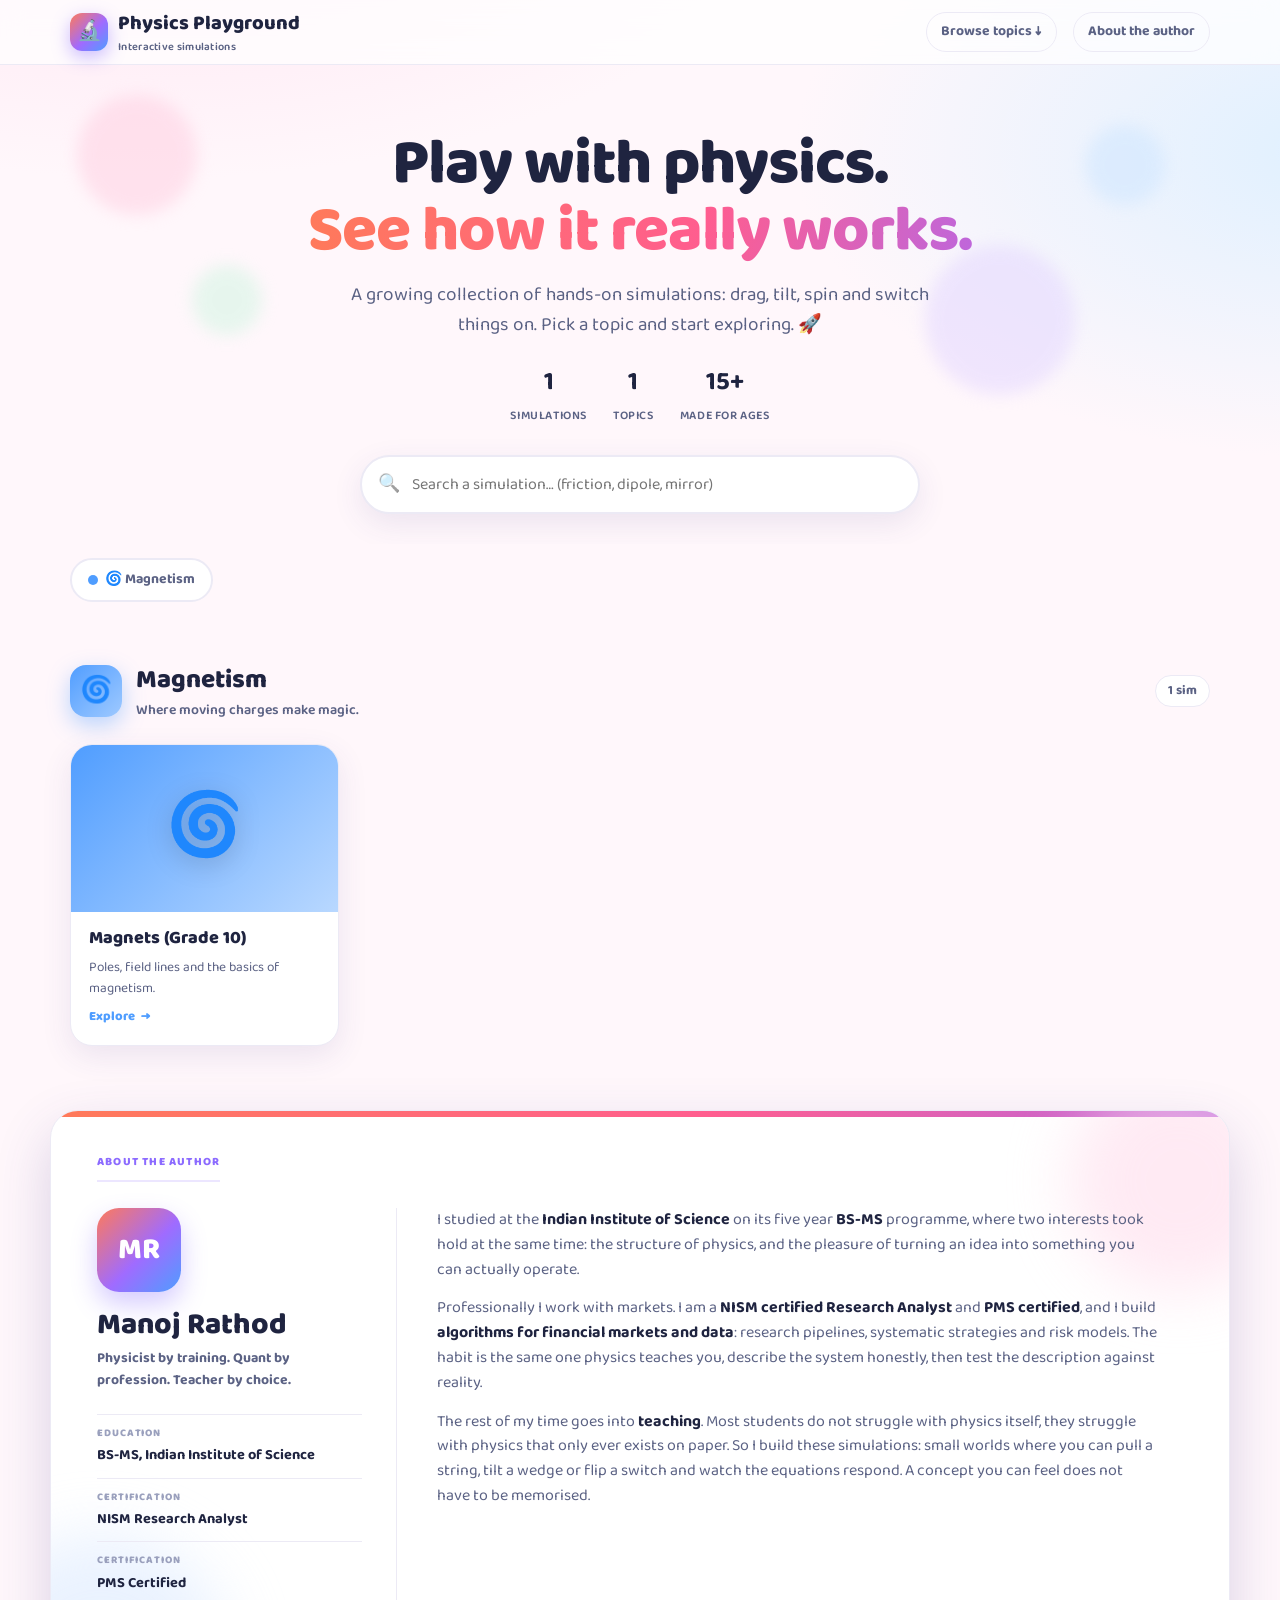
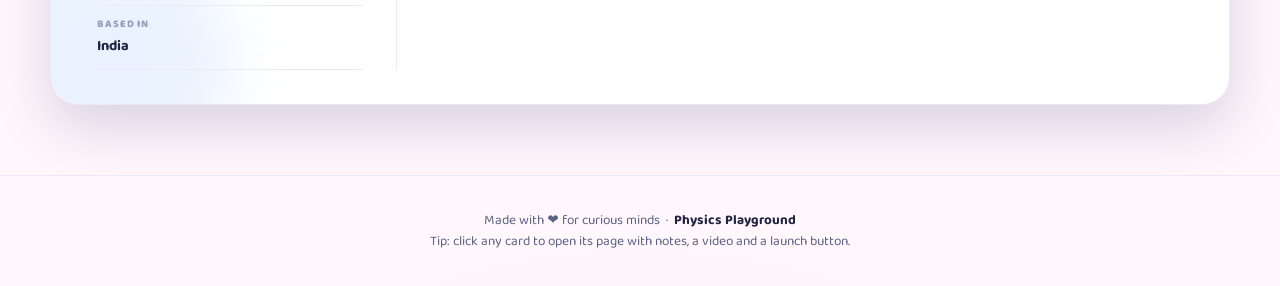
==== website_for_simualtions/index.html @ c89f58a5 "Physics Playground: site with the Magnets (Grade 10) simulation Static hub that lists simulations by" ====
<!DOCTYPE html>
<html lang="en">
<head>
  <meta charset="UTF-8" />
  <meta name="viewport" content="width=device-width, initial-scale=1.0" />
  <title>Physics Playground | Interactive Simulations</title>
  <meta name="description" content="A colorful collection of interactive physics simulations, organized by topic. Explore, play and understand." />
  <link rel="preconnect" href="https://fonts.googleapis.com" />
  <link rel="preconnect" href="https://fonts.gstatic.com" crossorigin />
  <link href="https://fonts.googleapis.com/css2?family=Baloo+2:wght@500;600;700;800&display=swap" rel="stylesheet" />
  <link rel="stylesheet" href="assets/css/style.css" />
  <link rel="icon" href="data:image/svg+xml,<svg xmlns='http://www.w3.org/2000/svg' viewBox='0 0 100 100'><text y='.9em' font-size='90'>🔬</text></svg>" />
</head>
<body>

  <!-- Top bar -->
  <header class="topbar">
    <div class="wrap">
      <a class="brand" href="index.html">
        <span class="logo">🔬</span>
        <span>Physics Playground<small>Interactive simulations</small></span>
      </a>
      <span class="spacer"></span>
      <a class="ghost-btn hide-sm" href="#topics">Browse topics ↓</a>
      <a class="ghost-btn" href="#about">About the author</a>
    </div>
  </header>

  <!-- Hero -->
  <section class="hero">
    <span class="blob b1"></span><span class="blob b2"></span>
    <span class="blob b3"></span><span class="blob b4"></span>
    <div class="wrap">
      <h1>Play with physics.<br /><span class="grad">See how it really works.</span></h1>
      <p class="sub">A growing collection of hands-on simulations: drag, tilt, spin and switch things on.
        Pick a topic and start exploring. 🚀</p>

      <div class="stats">
        <div><b id="stat-sims">0</b><span>Simulations</span></div>
        <div><b id="stat-topics">0</b><span>Topics</span></div>
        <div><b>15+</b><span>Made for ages</span></div>
      </div>

      <div class="searchbar">
        <span class="ico">🔍</span>
        <input id="search" type="search" placeholder="Search a simulation… (friction, dipole, mirror)" autocomplete="off" />
      </div>
    </div>
  </section>

  <!-- Topic chip nav -->
  <nav class="chips" id="topics">
    <div class="wrap"><div class="row" id="chip-row"></div></div>
  </nav>

  <!-- Sections render here -->
  <main class="wrap" id="sections"></main>
  <p class="no-results" id="no-results">No simulations match that search. Try another word 🤔</p>

  <!-- ======================= About the author ======================= -->
  <section class="about-wrap wrap" id="about">
    <div class="about-card reveal">
      <span class="a-blob ab1"></span><span class="a-blob ab2"></span>

      <span class="eyebrow">About the author</span>

      <div class="about-grid">

        <!-- Left column: identity card -->
        <aside class="id-col">
          <div class="avatar">MR</div>
          <h2>Manoj Rathod</h2>
          <p class="role">Physicist by training. Quant by profession. Teacher by choice.</p>
          <ul class="id-list">
            <li><span>Education</span><b>BS-MS, Indian Institute of Science</b></li>
            <li><span>Certification</span><b>NISM Research Analyst</b></li>
            <li><span>Certification</span><b>PMS Certified</b></li>
            <li><span>Based in</span><b>India</b></li>
          </ul>
        </aside>

        <!-- Right column: the story -->
        <div class="bio-col">
          <p class="about-bio">
            I studied at the <b>Indian Institute of Science</b> on its five year <b>BS-MS</b>
            programme, where two interests took hold at the same time: the structure of physics,
            and the pleasure of turning an idea into something you can actually operate.
          </p>
          <p class="about-bio">
            Professionally I work with markets. I am a <b>NISM certified Research Analyst</b> and
            <b>PMS certified</b>, and I build <b>algorithms for financial markets and data</b>:
            research pipelines, systematic strategies and risk models. The habit is the same one
            physics teaches you, describe the system honestly, then test the description against
            reality.
          </p>
          <p class="about-bio">
            The rest of my time goes into <b>teaching</b>. Most students do not struggle with
            physics itself, they struggle with physics that only ever exists on paper. So I build
            these simulations: small worlds where you can pull a string, tilt a wedge or flip a
            switch and watch the equations respond. A concept you can feel does not have to be
            memorised.
          </p>
        </div>
      </div>
    </div>
  </section>

  <footer class="footer">
    <div class="wrap">
      Made with ❤️ for curious minds &nbsp;·&nbsp; <b>Physics Playground</b><br />
      Tip: click any card to open its page with notes, a video and a launch button.
    </div>
  </footer>

  <script src="data/simulations.js"></script>
  <script src="assets/js/home.js"></script>
</body>
</html>
---- website_for_simualtions/assets/css/style.css ----
/* =========================================================================
   Physics Playground: playful, colorful, clutter-free theme
   ========================================================================= */

:root {
  --bg:        #fff7fb;
  --bg-2:      #eef4ff;
  --ink:       #1f2440;
  --ink-soft:  #5b6284;
  --card:      #ffffff;
  --line:      #eceaf5;
  --shadow:    0 10px 30px rgba(70, 60, 140, .10);
  --shadow-lg: 0 22px 55px rgba(70, 60, 140, .20);
  --radius:    22px;
  --radius-sm: 14px;
  --maxw:      1180px;
  --font: "Baloo 2", "Segoe UI", ui-rounded, system-ui, -apple-system, sans-serif;
  /* topic accent, overridden inline per card/section */
  --accent:    #7c5cff;
}

* { box-sizing: border-box; margin: 0; padding: 0; }

html { scroll-behavior: smooth; }

body {
  font-family: var(--font);
  color: var(--ink);
  background:
    radial-gradient(1200px 600px at 12% -8%, #ffe3f1 0%, transparent 55%),
    radial-gradient(1000px 560px at 105% 8%, #dff0ff 0%, transparent 55%),
    radial-gradient(900px 700px at 50% 120%, #e9e2ff 0%, transparent 60%),
    var(--bg);
  min-height: 100vh;
  line-height: 1.55;
  -webkit-font-smoothing: antialiased;
  overflow-x: hidden;
}

a { color: inherit; text-decoration: none; }
img { max-width: 100%; display: block; }

.wrap { max-width: var(--maxw); margin: 0 auto; padding: 0 20px; }

/* ---------------------------- Top bar ---------------------------- */
.topbar {
  position: sticky; top: 0; z-index: 50;
  backdrop-filter: blur(12px);
  background: rgba(255,255,255,.72);
  border-bottom: 1px solid var(--line);
}
.topbar .wrap { display: flex; align-items: center; gap: 16px; height: 64px; }
.brand { display: flex; align-items: center; gap: 10px; font-weight: 800; font-size: 20px; }
.brand .logo {
  width: 38px; height: 38px; border-radius: 12px; display: grid; place-items: center;
  font-size: 20px; color: #fff;
  background: linear-gradient(135deg, #ff7a59, #a06bff 55%, #4f9dff);
  box-shadow: 0 6px 18px rgba(124,92,255,.4);
  animation: floaty 5s ease-in-out infinite;
}
.brand small { display:block; font-size: 11px; font-weight: 600; color: var(--ink-soft); letter-spacing:.3px; }
.topbar .spacer { flex: 1; }
.topbar .ghost-btn {
  font-weight: 700; font-size: 14px; color: var(--ink-soft);
  padding: 8px 14px; border-radius: 999px; border: 1px solid var(--line);
  transition: .2s; white-space: nowrap;
}
.topbar .ghost-btn:hover { color: var(--ink); border-color: #d9d4ee; background: #fff; }

/* ---------------------------- Hero ---------------------------- */
.hero { position: relative; padding: 66px 0 30px; text-align: center; overflow: hidden; }
.hero .wrap { position: relative; z-index: 2; }
.hero h1 {
  font-size: clamp(34px, 6vw, 64px); font-weight: 800; line-height: 1.05;
  letter-spacing: -1px;
}
.hero h1 .grad {
  background: linear-gradient(100deg, #ff7a59, #ff5d8f 30%, #a06bff 60%, #4f9dff);
  -webkit-background-clip: text; background-clip: text; color: transparent;
  background-size: 200% auto; animation: shimmer 6s linear infinite;
}
.hero p.sub { margin: 16px auto 0; max-width: 620px; font-size: clamp(15px,2.2vw,19px); color: var(--ink-soft); }

.hero .stats { display: flex; gap: 26px; justify-content: center; margin-top: 22px; flex-wrap: wrap; }
.hero .stats b { font-size: 26px; display: block; }
.hero .stats span { font-size: 12px; color: var(--ink-soft); font-weight: 600; text-transform: uppercase; letter-spacing: .6px; }

/* floating blobs */
.blob { position: absolute; border-radius: 50%; filter: blur(8px); opacity: .55; z-index: 1; pointer-events: none; }
.blob.b1 { width: 120px; height: 120px; left: 6%;  top: 30px;  background:#ffd0e2; animation: floaty 7s ease-in-out infinite; }
.blob.b2 { width: 80px;  height: 80px;  right: 9%; top: 60px;  background:#cfe6ff; animation: floaty 6s ease-in-out infinite reverse; }
.blob.b3 { width: 150px; height: 150px; right: 16%; top: 180px; background:#e4d7ff; animation: floaty 9s ease-in-out infinite; }
.blob.b4 { width: 70px;  height: 70px;  left: 15%; top: 200px; background:#d3f5e3; animation: floaty 8s ease-in-out infinite reverse; }

/* search */
.searchbar { margin: 28px auto 0; max-width: 560px; position: relative; }
.searchbar input {
  width: 100%; font-family: inherit; font-size: 16px; color: var(--ink);
  padding: 15px 20px 15px 50px; border-radius: 999px; border: 2px solid var(--line);
  background: #fff; box-shadow: var(--shadow); outline: none; transition: .2s;
}
.searchbar input:focus { border-color: #b9a8ff; box-shadow: 0 0 0 5px rgba(160,107,255,.15); }
.searchbar .ico { position: absolute; left: 18px; top: 50%; transform: translateY(-50%); font-size: 18px; opacity: .6; }

/* ---------------------------- Topic chips nav ---------------------------- */
.chips { position: sticky; top: 64px; z-index: 40; padding: 14px 0; background: rgba(255,247,251,.85); backdrop-filter: blur(8px); }
.chips .row { display: flex; gap: 10px; overflow-x: auto; padding-bottom: 4px; scrollbar-width: none; }
.chips .row::-webkit-scrollbar { display: none; }
.chip {
  --accent: #7c5cff;
  flex: 0 0 auto; display: inline-flex; align-items: center; gap: 7px;
  font-weight: 700; font-size: 14px; padding: 9px 16px; border-radius: 999px;
  border: 2px solid var(--line); background: #fff; color: var(--ink-soft);
  cursor: pointer; transition: .18s; white-space: nowrap;
}
.chip:hover { transform: translateY(-2px); color: var(--ink); border-color: color-mix(in srgb, var(--accent) 45%, #fff); }
.chip .dot { width: 10px; height: 10px; border-radius: 50%; background: var(--accent); }

/* ---------------------------- Topic sections ---------------------------- */
.section { padding: 40px 0 8px; scroll-margin-top: 130px; }
.section-head { display: flex; align-items: center; gap: 14px; margin-bottom: 22px; }
.section-head .badge {
  width: 52px; height: 52px; border-radius: 16px; display: grid; place-items: center;
  font-size: 26px; color: #fff; flex: 0 0 auto;
  background: linear-gradient(135deg, var(--accent), color-mix(in srgb, var(--accent) 55%, #fff));
  box-shadow: 0 8px 22px color-mix(in srgb, var(--accent) 40%, transparent);
}
.section-head h2 { font-size: 26px; font-weight: 800; }
.section-head p { font-size: 14px; color: var(--ink-soft); font-weight: 600; }
.section-head .count { margin-left: auto; font-size: 13px; font-weight: 700; color: var(--ink-soft);
  background: #fff; border: 1px solid var(--line); padding: 5px 12px; border-radius: 999px; }

/* ---------------------------- Cards grid ---------------------------- */
.grid { display: grid; grid-template-columns: repeat(auto-fill, minmax(260px, 1fr)); gap: 22px; }

.card {
  --accent: #7c5cff;
  position: relative; display: flex; flex-direction: column;
  background: var(--card); border: 1px solid var(--line); border-radius: var(--radius);
  overflow: hidden; box-shadow: var(--shadow); cursor: pointer;
  transition: transform .22s cubic-bezier(.2,.8,.2,1.2), box-shadow .22s, border-color .22s;
}
.card:hover { transform: translateY(-8px) rotate(-.4deg); box-shadow: var(--shadow-lg);
  border-color: color-mix(in srgb, var(--accent) 40%, #fff); }
.card:focus-visible { outline: 3px solid var(--accent); outline-offset: 3px; }

.card .thumb {
  aspect-ratio: 16 / 10; position: relative; overflow: hidden;
  background: linear-gradient(135deg, var(--accent), color-mix(in srgb, var(--accent) 40%, #fff));
  display: grid; place-items: center;
}
.card .thumb img { width: 100%; height: 100%; object-fit: cover; transition: transform .35s; }
.card:hover .thumb img { transform: scale(1.06); }
.card .thumb .emoji { font-size: 62px; filter: drop-shadow(0 6px 12px rgba(0,0,0,.18)); animation: floaty 6s ease-in-out infinite; }
.card .thumb .play {
  position: absolute; bottom: 10px; right: 10px; z-index: 3;
  font-size: 11px; font-weight: 800; color: #b1153a; background: #fff;
  padding: 5px 10px; border-radius: 999px; box-shadow: 0 4px 12px rgba(0,0,0,.15);
  display: inline-flex; align-items: center; gap: 5px;
}
.card .body { padding: 16px 18px 18px; display: flex; flex-direction: column; gap: 8px; flex: 1; }
.card .body h3 { font-size: 18px; font-weight: 800; line-height: 1.2; }
.card .body p { font-size: 13.5px; color: var(--ink-soft); }
.card .go {
  margin-top: auto; align-self: flex-start; font-weight: 800; font-size: 13px;
  color: var(--accent); display: inline-flex; align-items: center; gap: 6px; transition: gap .2s;
}
.card:hover .go { gap: 11px; }

.no-results { text-align: center; padding: 60px 0; color: var(--ink-soft); font-weight: 600; display:none; }

/* ---------------------------- About the author ---------------------------- */
.about-wrap { padding: 56px 0 10px; scroll-margin-top: 130px; }

.about-card {
  position: relative; overflow: hidden;
  padding: 38px clamp(20px, 4vw, 46px) 34px;
  border-radius: 28px; background: var(--card);
  border: 1px solid var(--line); box-shadow: var(--shadow-lg);
}
/* rainbow top edge */
.about-card::before {
  content: ""; position: absolute; inset: 0 0 auto 0; height: 6px;
  background: linear-gradient(90deg, #ff7a59, #ff5d8f 28%, #a06bff 58%, #4f9dff 82%, #2ecc71);
  background-size: 200% auto; animation: shimmer 8s linear infinite;
}
.a-blob { position: absolute; border-radius: 50%; filter: blur(30px); opacity: .55; pointer-events: none; }
.a-blob.ab1 { width: 220px; height: 220px; right: -60px; top: -40px; background: #ffd9ea; }
.a-blob.ab2 { width: 260px; height: 260px; left: -80px; bottom: -90px; background: #d9e8ff; }
.about-card > *:not(.a-blob) { position: relative; z-index: 2; }

.eyebrow {
  display: inline-block; font-size: 11.5px; font-weight: 800; letter-spacing: 1.2px;
  text-transform: uppercase; color: #8c6bff;
  padding-bottom: 8px; border-bottom: 2px solid #ece6ff;
}

/* two column layout: identity on the left, story on the right */
.about-grid {
  display: grid; grid-template-columns: 300px 1fr; gap: 40px;
  margin-top: 26px; align-items: start;
}

/* ---- left: identity column ---- */
.id-col { border-right: 1px solid var(--line); padding-right: 34px; }
.id-col .avatar {
  width: 84px; height: 84px; border-radius: 22px; display: grid; place-items: center;
  font-size: 30px; font-weight: 800; color: #fff; letter-spacing: .5px;
  background: linear-gradient(135deg, #ff7a59, #a06bff 55%, #4f9dff);
  box-shadow: 0 12px 26px rgba(124, 92, 255, .32);
}
.id-col h2 { font-size: 30px; font-weight: 800; line-height: 1.15; margin-top: 16px; }
.id-col .role { font-size: 14px; font-weight: 700; color: var(--ink-soft); margin-top: 6px; }

.id-list { list-style: none; margin-top: 22px; border-top: 1px solid var(--line); }
.id-list li { padding: 11px 0; border-bottom: 1px solid var(--line); }
.id-list li span {
  display: block; font-size: 10.5px; font-weight: 800; letter-spacing: .9px;
  text-transform: uppercase; color: #9aa0bd;
}
.id-list li b { display: block; font-size: 14.5px; font-weight: 700; margin-top: 2px; }

/* ---- right: bio column ---- */
.about-bio { font-size: 16px; color: var(--ink-soft); max-width: 720px; }
.about-bio + .about-bio { margin-top: 14px; }
.about-bio b { color: var(--ink); font-weight: 700; }

@media (max-width: 860px) {
  .about-grid { grid-template-columns: 1fr; gap: 26px; }
  .id-col { border-right: 0; border-bottom: 1px solid var(--line); padding-right: 0; padding-bottom: 22px; }
}
@media (max-width: 640px) {
  .about-wrap { padding-top: 34px; }
  .about-card { padding: 28px 18px 26px; border-radius: 22px; }
  .id-col .avatar { width: 66px; height: 66px; border-radius: 18px; font-size: 24px; }
  .id-col h2 { font-size: 25px; }
  .about-bio { font-size: 15px; }
}

/* ---------------------------- Footer ---------------------------- */
.footer { margin-top: 60px; padding: 34px 0; border-top: 1px solid var(--line); text-align: center; color: var(--ink-soft); font-size: 13.5px; }
.footer b { color: var(--ink); }

/* =========================================================================
   Detail page (sim.html)
   ========================================================================= */
.detail-top { padding-top: 26px; }
.back-link { display: inline-flex; align-items: center; gap: 7px; font-weight: 700; color: var(--ink-soft); font-size: 14px; transition:.2s; }
.back-link:hover { color: var(--ink); gap: 11px; }

.detail-head { display: flex; align-items: flex-start; gap: 16px; margin: 20px 0 8px; flex-wrap: wrap; }
.detail-head .badge {
  width: 60px; height: 60px; border-radius: 18px; display: grid; place-items: center; font-size: 30px; color:#fff; flex:0 0 auto;
  background: linear-gradient(135deg, var(--accent), color-mix(in srgb, var(--accent) 55%, #fff));
  box-shadow: 0 10px 26px color-mix(in srgb, var(--accent) 40%, transparent);
}
.detail-head h1 { font-size: clamp(26px, 4vw, 40px); font-weight: 800; line-height: 1.1; }
.topic-badge { display: inline-flex; align-items:center; gap:6px; font-size: 12.5px; font-weight: 800; letter-spacing:.4px;
  color: var(--accent); background: color-mix(in srgb, var(--accent) 12%, #fff); border:1px solid color-mix(in srgb, var(--accent) 30%, #fff);
  padding: 4px 12px; border-radius: 999px; text-transform: uppercase; margin-bottom: 8px; }
.detail-story { font-size: 16.5px; color: var(--ink-soft); max-width: 760px; margin: 6px 0 26px; }

.launch-row { display: flex; gap: 12px; flex-wrap: wrap; margin-bottom: 26px; }
.btn {
  font-family: inherit; font-weight: 800; font-size: 15px; cursor: pointer; border: none;
  padding: 13px 22px; border-radius: 999px; display: inline-flex; align-items: center; gap: 9px; transition: .2s;
}
.btn-primary { color: #fff; background: linear-gradient(135deg, var(--accent), color-mix(in srgb, var(--accent) 55%, #6b6bff));
  box-shadow: 0 10px 24px color-mix(in srgb, var(--accent) 45%, transparent); }
.btn-primary:hover { transform: translateY(-3px); box-shadow: 0 16px 32px color-mix(in srgb, var(--accent) 50%, transparent); }
.btn-ghost { color: var(--ink); background: #fff; border: 2px solid var(--line); }
.btn-ghost:hover { border-color: color-mix(in srgb, var(--accent) 45%, #fff); transform: translateY(-3px); }

.panel-label { font-size: 13px; font-weight: 800; text-transform: uppercase; letter-spacing:.6px; color: var(--ink-soft); margin: 26px 0 12px; display:flex; align-items:center; gap:8px; }

/* video */
.video-frame, .sim-frame {
  position: relative; width: 100%; border-radius: var(--radius); overflow: hidden;
  box-shadow: var(--shadow); border: 1px solid var(--line); background: #0d1020;
}
.video-frame { aspect-ratio: 16 / 9; }
.video-frame iframe { position:absolute; inset:0; width:100%; height:100%; border:0; }
/* starting height; detail.js grows this to the simulation's own height when it
   can measure it (it cannot when the page is opened straight from disk) */
.sim-frame { height: min(88vh, 880px); }
.sim-frame iframe { width: 100%; height: 100%; border: 0; display: block; background:#fff; }

/* prev / next */
.pager { display: flex; justify-content: space-between; gap: 12px; margin: 34px 0 10px; }
.pager a { flex: 1; max-width: 48%; background:#fff; border:1px solid var(--line); border-radius: var(--radius-sm);
  padding: 14px 18px; box-shadow: var(--shadow); transition:.2s; }
.pager a:hover { transform: translateY(-3px); border-color: #d9d4ee; }
.pager a span { font-size: 11px; font-weight: 700; color: var(--ink-soft); text-transform: uppercase; letter-spacing:.5px; }
.pager a b { display:block; font-size: 15px; font-weight: 800; margin-top: 2px; }
.pager a.next { text-align: right; }
.pager a.disabled { opacity: .4; pointer-events: none; }

/* ---------------------------- Reveal animation ---------------------------- */
.reveal { opacity: 0; transform: translateY(22px); transition: opacity .55s ease, transform .55s cubic-bezier(.2,.8,.2,1); }
.reveal.in { opacity: 1; transform: none; }

/* ---------------------------- Keyframes ---------------------------- */
@keyframes floaty { 0%,100% { transform: translateY(0); } 50% { transform: translateY(-12px); } }
@keyframes shimmer { to { background-position: 200% center; } }

/* ---------------------------- Responsive ---------------------------- */
@media (max-width: 640px) {
  .topbar .hide-sm { display: none; }
  .hero { padding: 44px 0 20px; }
  .grid { grid-template-columns: 1fr 1fr; gap: 14px; }
  .card .thumb .emoji { font-size: 46px; }
  .card .body h3 { font-size: 15.5px; }
  .card .body p { display: none; }
  .sim-frame { height: 76vh; }
  .pager a b { font-size: 13px; }
}
@media (max-width: 420px) {
  .grid { grid-template-columns: 1fr; }
  .card .body p { display: block; }
}

/* ---------------------------- Reduced motion ---------------------------- */
@media (prefers-reduced-motion: reduce) {
  * { animation: none !important; scroll-behavior: auto; }
  .reveal { opacity: 1; transform: none; transition: none; }
  .card:hover { transform: translateY(-4px); }
}
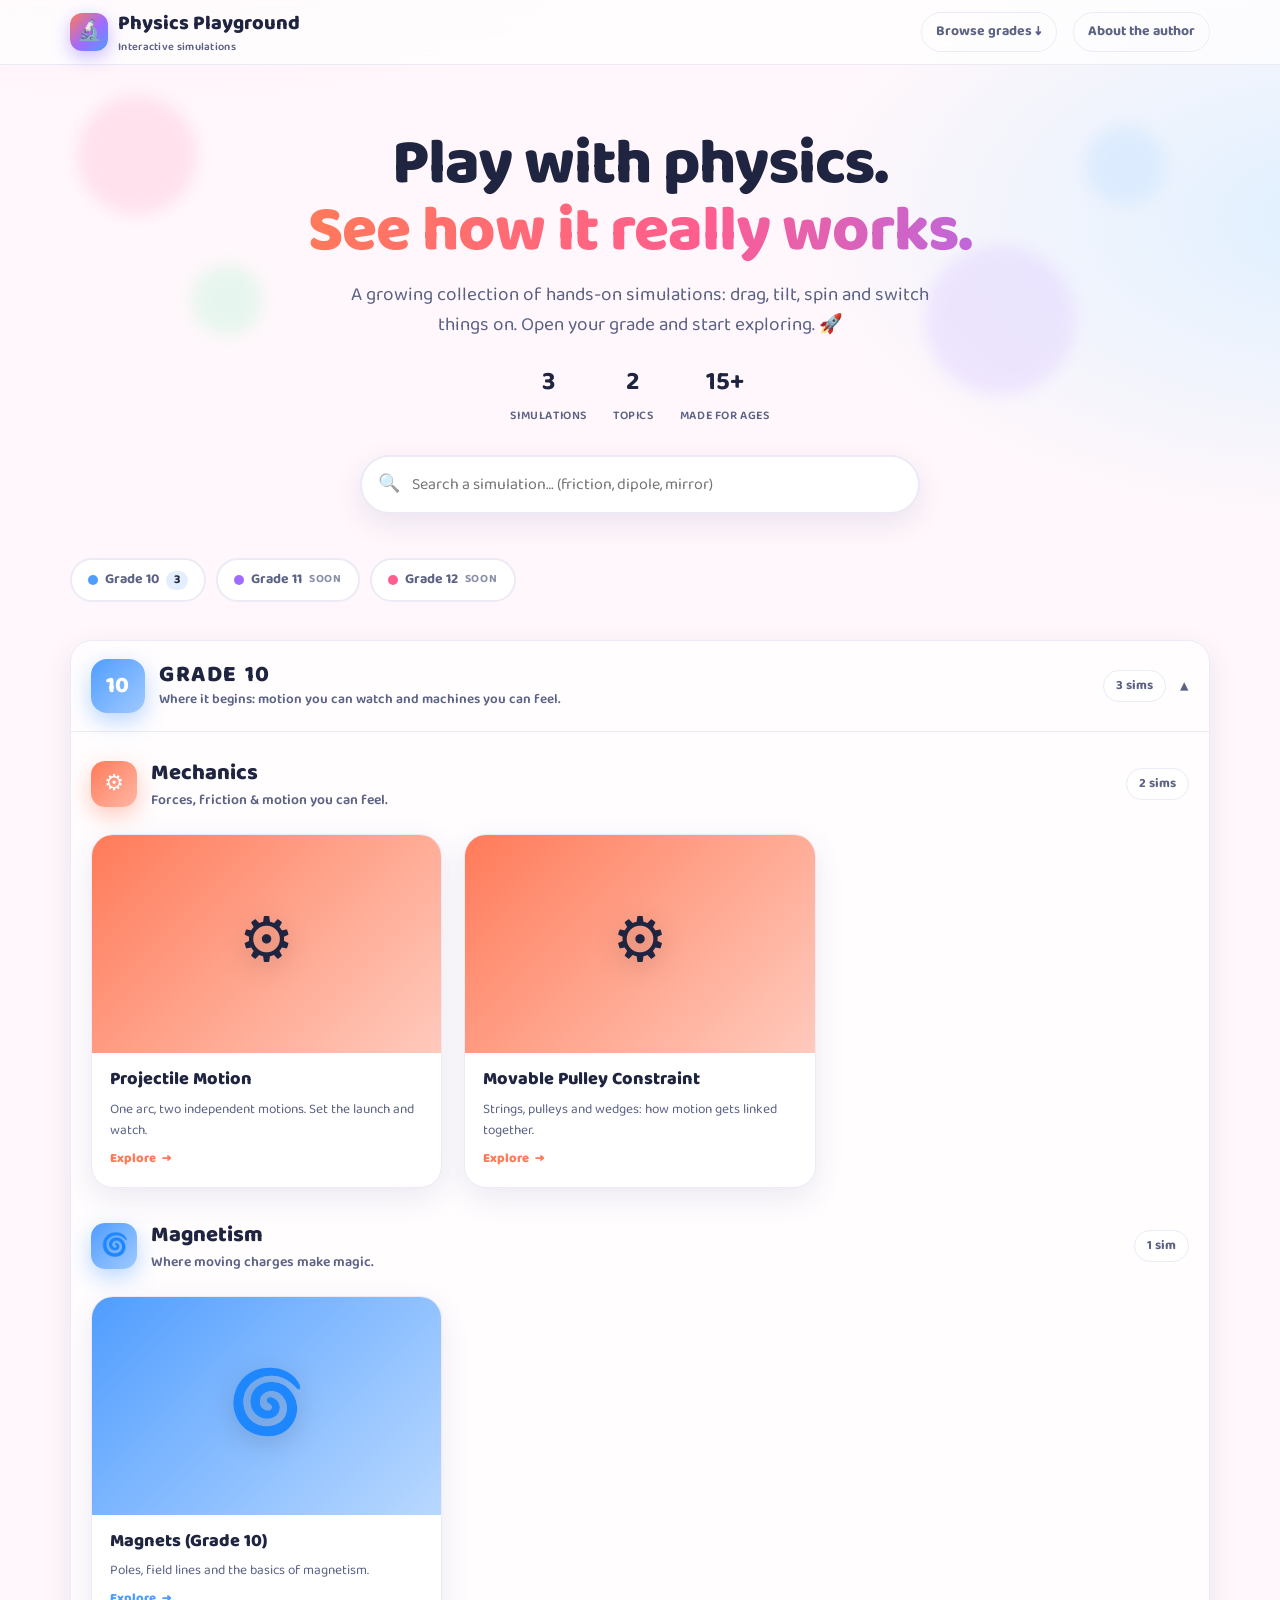
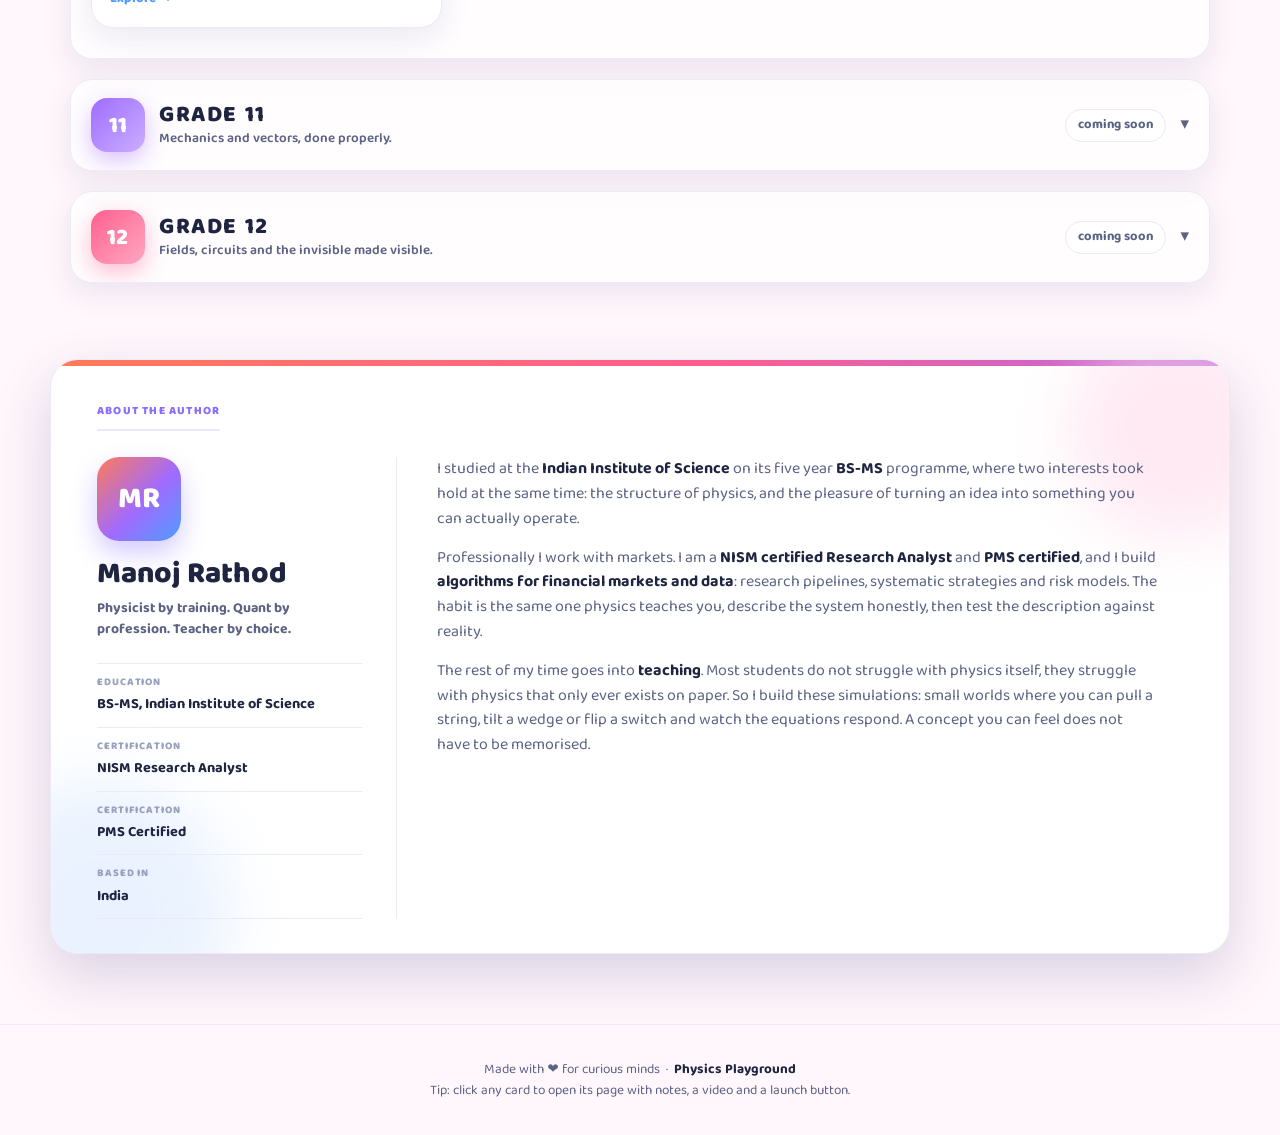
==== commit 3b4f1e1a: "Organise the site by grade and publish the pulley simulation The home page now leads with GRADE 10 /" ====
--- a/website_for_simualtions/index.html
+++ b/website_for_simualtions/index.html
@@ -21,7 +21,7 @@
         <span>Physics Playground<small>Interactive simulations</small></span>
       </a>
       <span class="spacer"></span>
-      <a class="ghost-btn hide-sm" href="#topics">Browse topics ↓</a>
+      <a class="ghost-btn hide-sm" href="#topics">Browse grades ↓</a>
       <a class="ghost-btn" href="#about">About the author</a>
     </div>
   </header>
@@ -33,7 +33,7 @@
     <div class="wrap">
       <h1>Play with physics.<br /><span class="grad">See how it really works.</span></h1>
       <p class="sub">A growing collection of hands-on simulations: drag, tilt, spin and switch things on.
-        Pick a topic and start exploring. 🚀</p>
+        Open your grade and start exploring. 🚀</p>
 
       <div class="stats">
         <div><b id="stat-sims">0</b><span>Simulations</span></div>
--- a/website_for_simualtions/assets/css/style.css
+++ b/website_for_simualtions/assets/css/style.css
@@ -115,6 +115,54 @@
 }
 .chip:hover { transform: translateY(-2px); color: var(--ink); border-color: color-mix(in srgb, var(--accent) 45%, #fff); }
 .chip .dot { width: 10px; height: 10px; border-radius: 50%; background: var(--accent); }
+.chip .chip-n { background: color-mix(in srgb, var(--accent) 16%, #fff); color: var(--ink);
+  border-radius: 999px; padding: 0 8px; font-size: 12.5px; }
+.chip .chip-soon { font-size: 11.5px; font-weight: 700; opacity: .7; text-transform: uppercase;
+  letter-spacing: .06em; }
+
+/* ------------------------- Grade dropdowns (top level) ------------------------- */
+.grade {
+  margin: 20px 0; background: rgba(255,255,255,.72); border: 1px solid var(--line);
+  border-radius: var(--radius); box-shadow: var(--shadow); overflow: hidden;
+  scroll-margin-top: 130px;
+}
+.grade-head {
+  display: flex; align-items: center; gap: 14px; padding: 18px 20px; cursor: pointer;
+  list-style: none; user-select: none; -webkit-user-select: none; touch-action: manipulation;
+  transition: background .18s;
+}
+.grade-head::-webkit-details-marker { display: none; }   /* the chevron below replaces it */
+.grade-head:hover { background: color-mix(in srgb, var(--accent) 7%, #fff); }
+.grade[open] .grade-head { border-bottom: 1px solid var(--line); }
+.g-badge {
+  width: 54px; height: 54px; flex: 0 0 auto; border-radius: 16px; display: grid; place-items: center;
+  font-size: 23px; font-weight: 800; color: #fff; letter-spacing: .02em;
+  background: linear-gradient(135deg, var(--accent), color-mix(in srgb, var(--accent) 55%, #fff));
+  box-shadow: 0 8px 22px color-mix(in srgb, var(--accent) 40%, transparent);
+}
+.g-txt { display: flex; flex-direction: column; min-width: 0; }
+.g-txt b { font-size: 23px; font-weight: 800; line-height: 1.15; text-transform: uppercase;
+  letter-spacing: .07em; }
+.g-txt small { font-size: 13.5px; font-weight: 600; color: var(--ink-soft); }
+.grade > .grade-head > .count { margin-left: auto; font-size: 13px; font-weight: 700;
+  color: var(--ink-soft); background: #fff; border: 1px solid var(--line); padding: 5px 12px;
+  border-radius: 999px; white-space: nowrap; flex: 0 0 auto; }
+.chev { flex: 0 0 auto; font-size: 17px; color: var(--ink-soft); transition: transform .22s; }
+.grade[open] .chev { transform: rotate(180deg); }
+.grade-body { padding: 0 20px 24px; }
+.grade-body .section { padding: 24px 0 6px; }
+.grade-body .section-head h2 { font-size: 22px; }
+.grade-body .section-head .badge { width: 46px; height: 46px; font-size: 22px; border-radius: 14px; }
+.soon { padding: 22px 2px 6px; color: var(--ink-soft); font-weight: 600; }
+
+@media (max-width: 560px) {
+  .grade-head { padding: 14px; gap: 11px; }
+  .g-badge { width: 44px; height: 44px; border-radius: 13px; font-size: 18px; }
+  .g-txt b { font-size: 18px; }
+  .g-txt small { font-size: 12px; }
+  .grade > .grade-head > .count { display: none; }
+  .grade-body { padding: 0 14px 18px; }
+}
 
 /* ---------------------------- Topic sections ---------------------------- */
 .section { padding: 40px 0 8px; scroll-margin-top: 130px; }
@@ -128,7 +176,8 @@
 .section-head h2 { font-size: 26px; font-weight: 800; }
 .section-head p { font-size: 14px; color: var(--ink-soft); font-weight: 600; }
 .section-head .count { margin-left: auto; font-size: 13px; font-weight: 700; color: var(--ink-soft);
-  background: #fff; border: 1px solid var(--line); padding: 5px 12px; border-radius: 999px; }
+  background: #fff; border: 1px solid var(--line); padding: 5px 12px; border-radius: 999px;
+  white-space: nowrap; flex: 0 0 auto; }
 
 /* ---------------------------- Cards grid ---------------------------- */
 .grid { display: grid; grid-template-columns: repeat(auto-fill, minmax(260px, 1fr)); gap: 22px; }
@@ -306,6 +355,16 @@
 /* ---------------------------- Responsive ---------------------------- */
 @media (max-width: 640px) {
   .topbar .hide-sm { display: none; }
+  .topbar .wrap { gap: 10px; height: 58px; }
+  .brand { font-size: 16px; gap: 8px; min-width: 0; }
+  .brand > span:last-child { white-space: nowrap; }
+  .brand small { display: none; }
+  .brand .logo { width: 32px; height: 32px; font-size: 17px; border-radius: 10px; }
+  .topbar .ghost-btn { font-size: 13px; padding: 7px 11px; }
+  .chips { top: 58px; }
+  .section-head { gap: 11px; }
+  .section-head .badge { width: 42px; height: 42px; font-size: 21px; border-radius: 13px; }
+  .section-head h2 { font-size: 21px; }
   .hero { padding: 44px 0 20px; }
   .grid { grid-template-columns: 1fr 1fr; gap: 14px; }
   .card .thumb .emoji { font-size: 46px; }
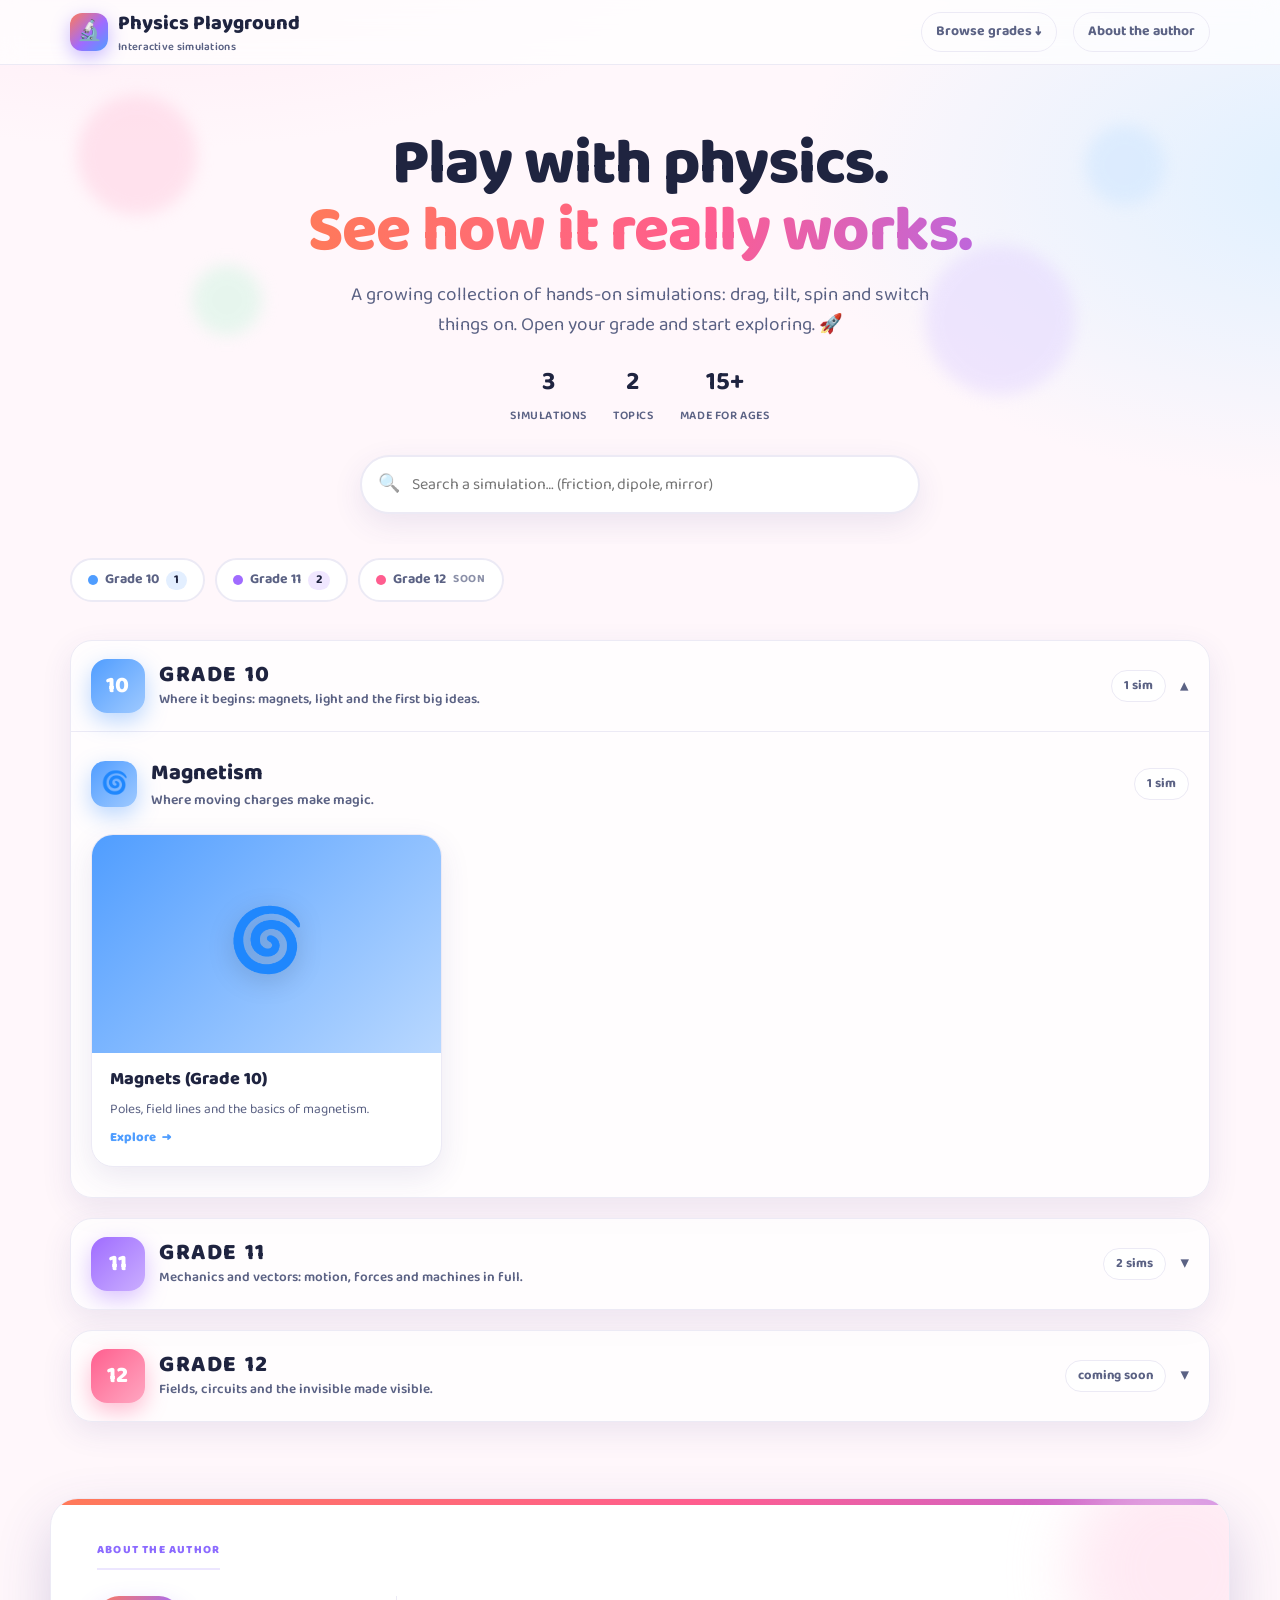
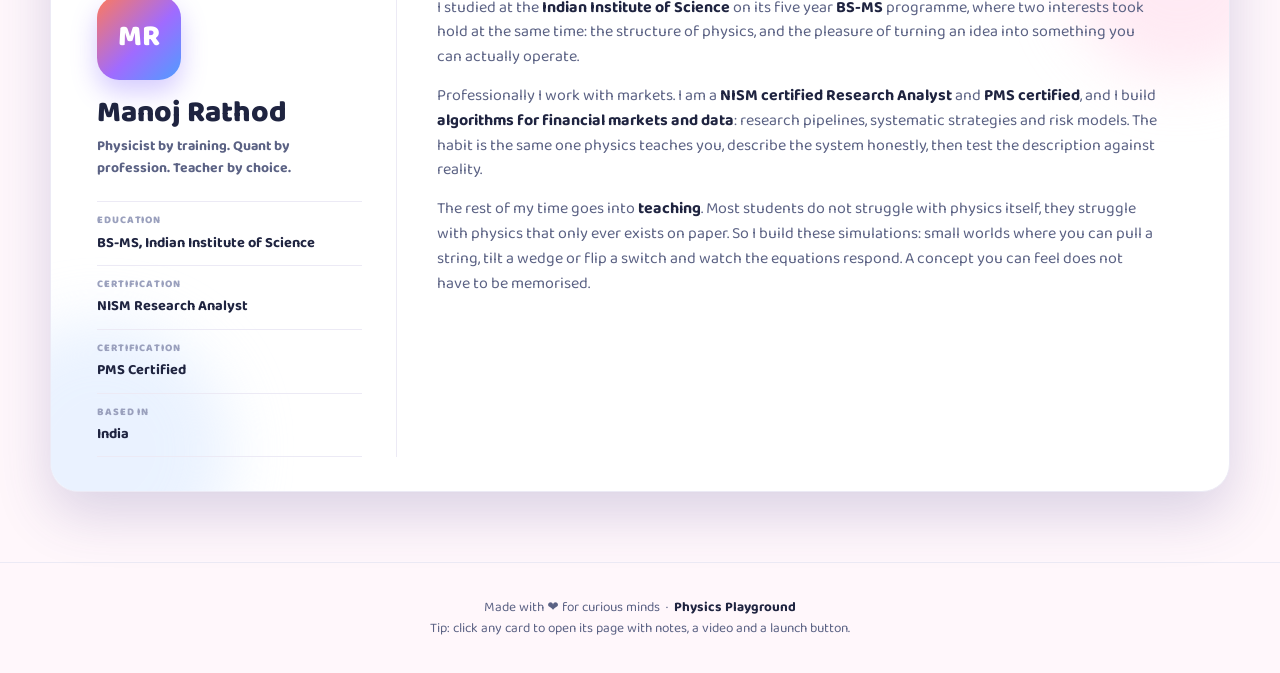
==== commit cecfab84: "Version the site assets so a publish is never hidden by a stale cache Browsers were holding the old " ====
--- a/website_for_simualtions/index.html
+++ b/website_for_simualtions/index.html
@@ -8,7 +8,7 @@
   <link rel="preconnect" href="https://fonts.googleapis.com" />
   <link rel="preconnect" href="https://fonts.gstatic.com" crossorigin />
   <link href="https://fonts.googleapis.com/css2?family=Baloo+2:wght@500;600;700;800&display=swap" rel="stylesheet" />
-  <link rel="stylesheet" href="assets/css/style.css" />
+  <link rel="stylesheet" href="assets/css/style.css?v=2026-07-26a" />
   <link rel="icon" href="data:image/svg+xml,<svg xmlns='http://www.w3.org/2000/svg' viewBox='0 0 100 100'><text y='.9em' font-size='90'>🔬</text></svg>" />
 </head>
 <body>
@@ -112,7 +112,7 @@
     </div>
   </footer>
 
-  <script src="data/simulations.js"></script>
-  <script src="assets/js/home.js"></script>
+  <script src="data/simulations.js?v=2026-07-26a"></script>
+  <script src="assets/js/home.js?v=2026-07-26a"></script>
 </body>
 </html>
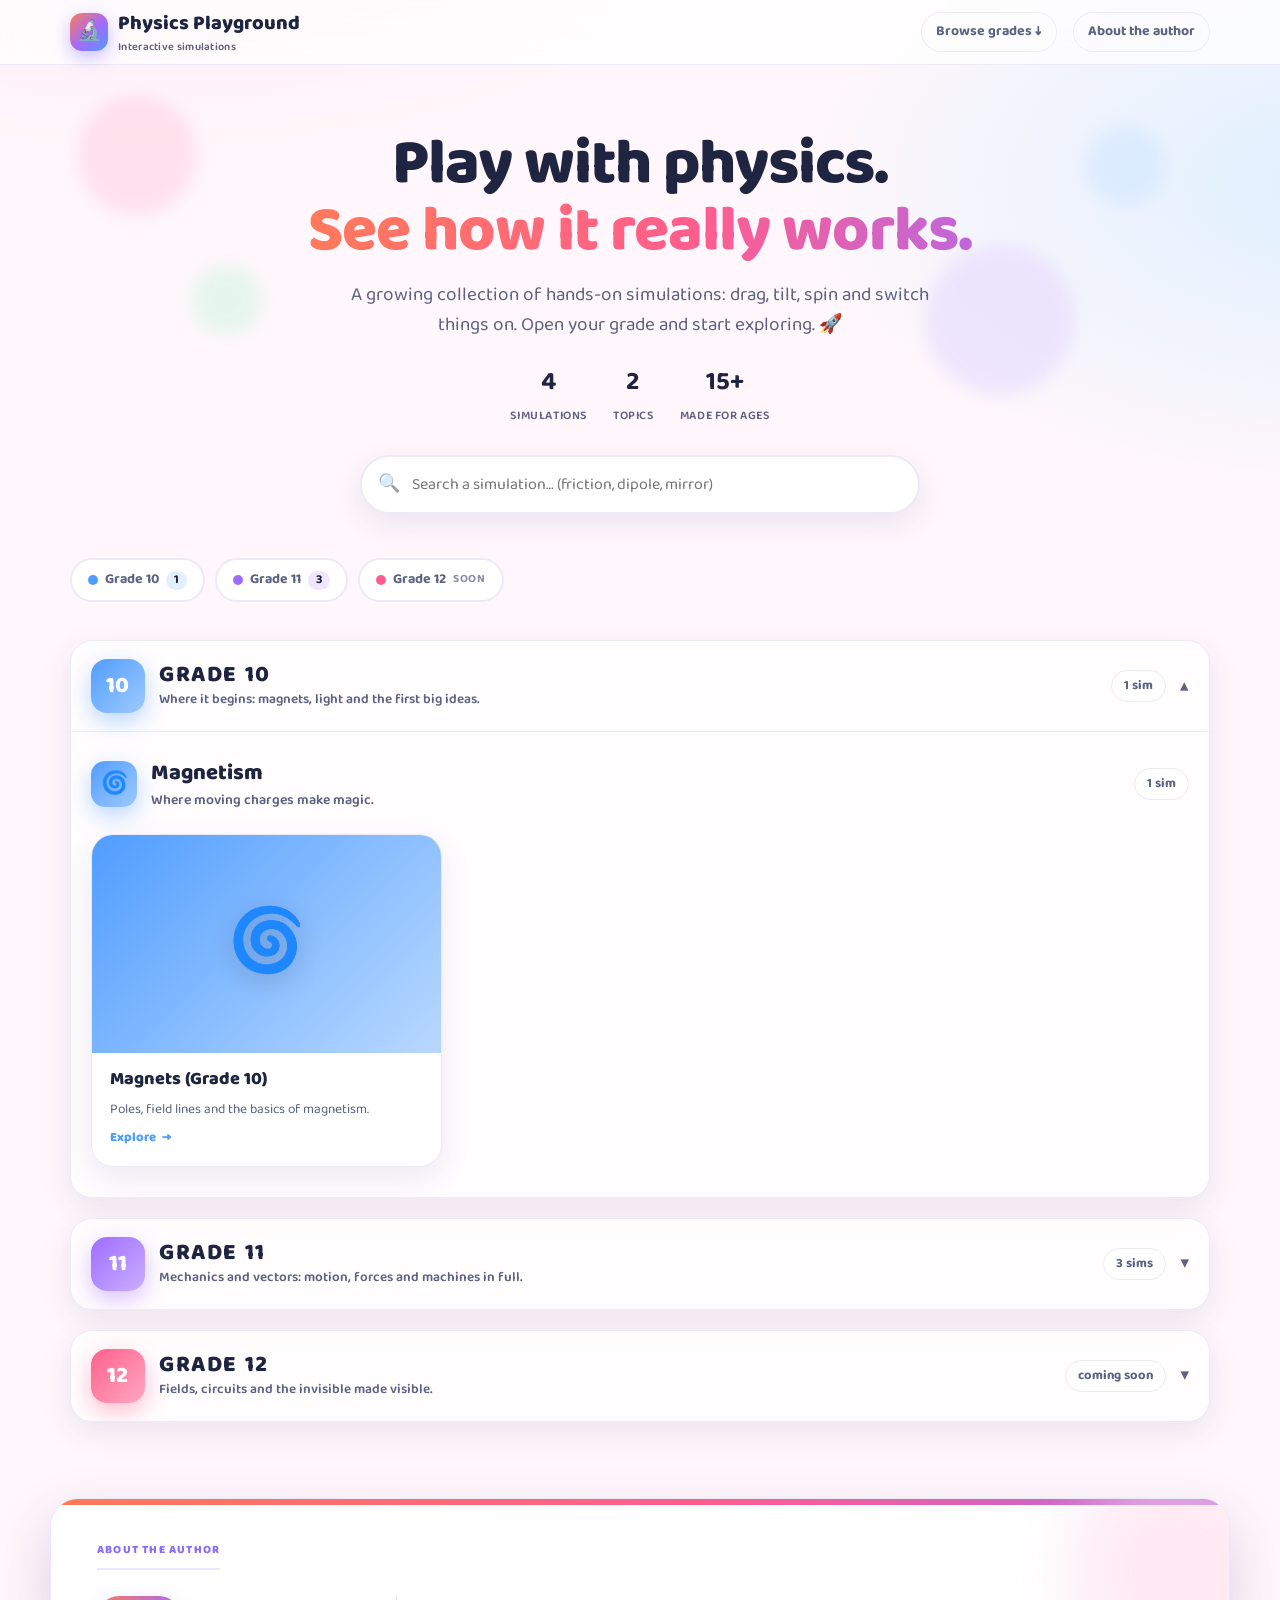
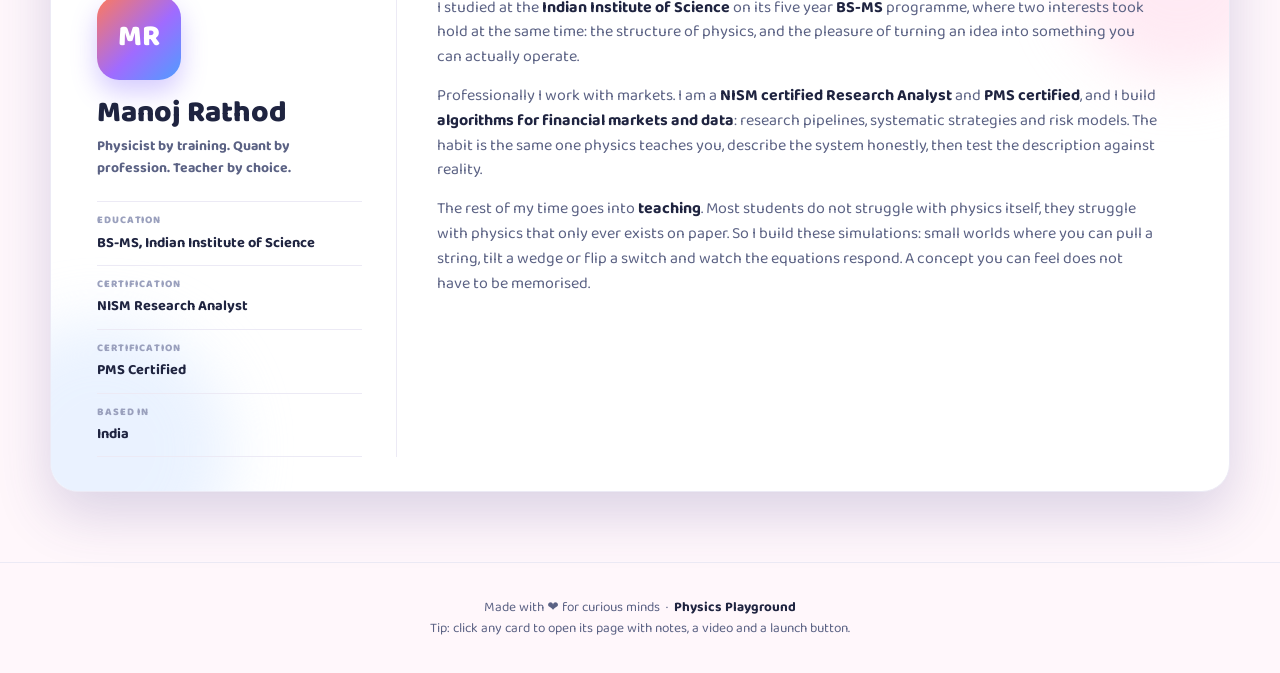
==== commit 0ca24bd8: "Publish the 1-D relative motion simulation Two cars on one straight road and three cameras. The grou" ====
--- a/website_for_simualtions/index.html
+++ b/website_for_simualtions/index.html
@@ -8,7 +8,7 @@
   <link rel="preconnect" href="https://fonts.googleapis.com" />
   <link rel="preconnect" href="https://fonts.gstatic.com" crossorigin />
   <link href="https://fonts.googleapis.com/css2?family=Baloo+2:wght@500;600;700;800&display=swap" rel="stylesheet" />
-  <link rel="stylesheet" href="assets/css/style.css?v=2026-07-26a" />
+  <link rel="stylesheet" href="assets/css/style.css?v=2026-07-26c" />
   <link rel="icon" href="data:image/svg+xml,<svg xmlns='http://www.w3.org/2000/svg' viewBox='0 0 100 100'><text y='.9em' font-size='90'>🔬</text></svg>" />
 </head>
 <body>
@@ -112,7 +112,7 @@
     </div>
   </footer>
 
-  <script src="data/simulations.js?v=2026-07-26a"></script>
-  <script src="assets/js/home.js?v=2026-07-26a"></script>
+  <script src="data/simulations.js?v=2026-07-26c"></script>
+  <script src="assets/js/home.js?v=2026-07-26c"></script>
 </body>
 </html>
